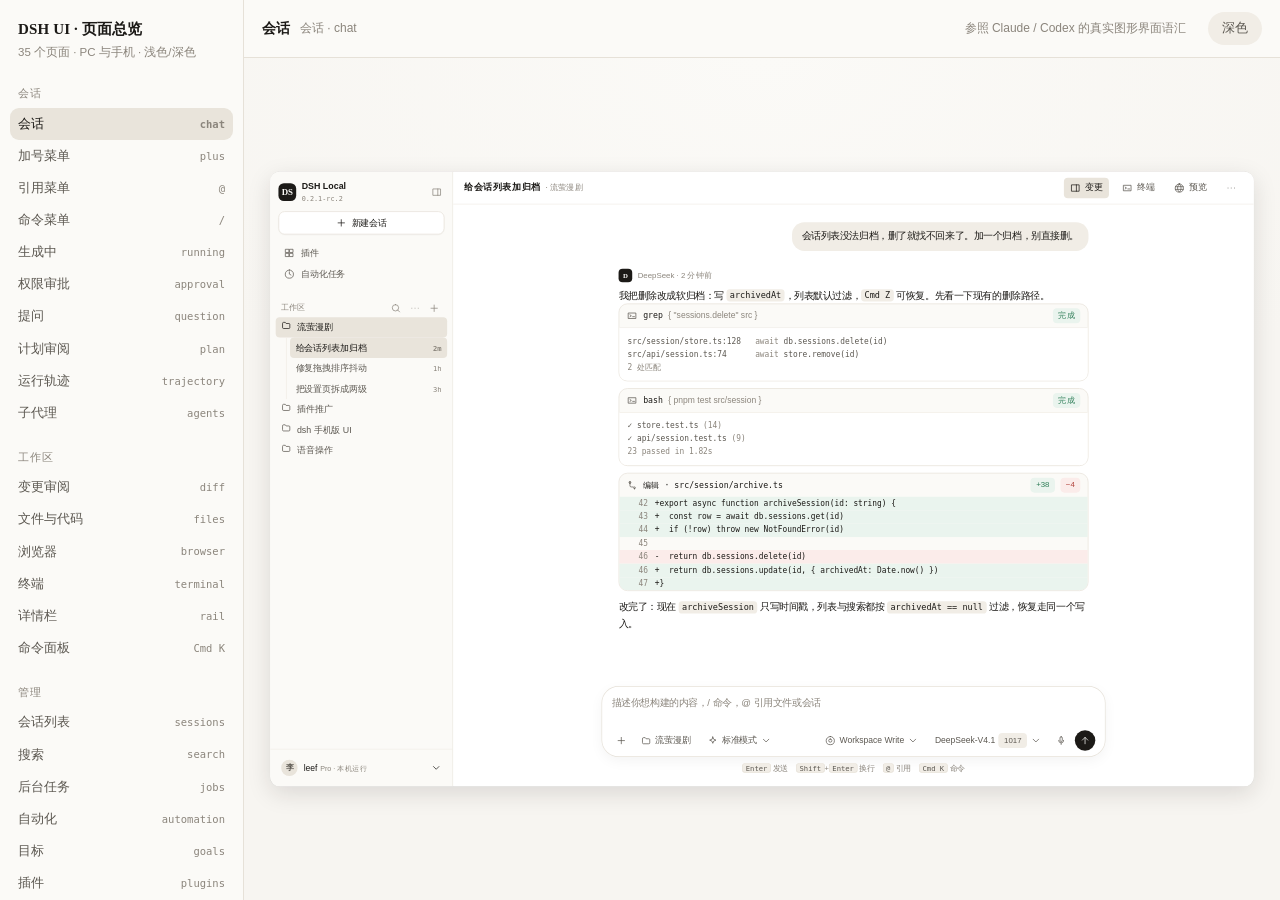
==== v2/index.html @ 04c2e834 "Publish the reference-led UI catalogue at /v2/: 35 PC and mobile pages Warm off-white ground, one ne" ====
<!doctype html>
<html lang="zh-CN" data-theme="light">
<head>
<meta charset="utf-8">
<meta name="viewport" content="width=device-width, initial-scale=1">
<title>DSH UI · 页面总览</title>
<link rel="stylesheet" href="ui.css">
</head>
<body>
<div class="app">
  <aside class="index">
    <div class="index-head">
      <div class="index-title">DSH UI · 页面总览</div>
      <div class="index-sub">35 个页面 · PC 与手机 · 浅色/深色</div>
    </div>
    <div class="index-list" id="index"></div>
  </aside>

  <div class="stage-wrap">
    <div class="toolbar">
      <span class="toolbar-title" id="page-title">会话</span>
      <span class="toolbar-note" id="page-note">会话 · chat</span>
      <div class="toolbar-spacer"></div>
      <span class="toolbar-note">参照 Claude / Codex 的真实图形界面语汇</span>
      <div class="seg" style="margin-left:12px">
        <button data-theme-toggle>深色</button>
      </div>
    </div>
    <div class="stage" id="stage"></div>
  </div>
</div>
<script src="ui.js"></script>
</body>
</html>
---- v2/ui.css ----
/* ===========================================================================
 * DSH UI — design language
 *
 * Reference basis: three real Claude desktop captures in references/apps/
 * (onboarding, instructions dialog) plus the official Claude Code desktop and
 * mobile documentation. What is taken from them is the *language*: warm off
 * white ground, one near-black accent used only for the primary action, hairline
 * strokes instead of borders, large radii, generous vertical rhythm, a serif for
 * section display and monospace for anything technical. What is NOT taken is any
 * claim about their exact pixels — these are our own values in their spirit.
 * ======================================================================== */

:root {
  --bg: #f7f5f1;
  --panel: #ffffff;
  --panel-2: #fbfaf7;
  --ink: #1c1a17;
  --ink-2: #5c5851;
  --ink-3: #8b857c;
  --line: #e6e1d8;
  --line-2: #f0ece5;
  --fill: #f1ede6;
  --fill-2: #e9e4db;
  --primary: #1c1a17;
  --on-primary: #fbfaf7;

  --ok: #2e7d57;
  --ok-bg: #eaf4ee;
  --warn: #96631a;
  --warn-bg: #fbf1de;
  --bad: #b1413a;
  --bad-bg: #fbecea;
  --info: #3b5bdb;
  --info-bg: #eceffe;

  --r-xs: 6px;
  --r-sm: 9px;
  --r: 13px;
  --r-lg: 18px;
  --r-xl: 24px;

  --sans: -apple-system, BlinkMacSystemFont, "Segoe UI", "PingFang SC", "Hiragino Sans GB", "Microsoft YaHei", sans-serif;
  --serif: "Iowan Old Style", "Palatino Linotype", Palatino, Georgia, "Songti SC", "Noto Serif CJK SC", serif;
  --mono: ui-monospace, "SF Mono", SFMono-Regular, Menlo, Consolas, monospace;

  --shadow-card: 0 1px 2px rgba(28, 26, 23, 0.04);
  --shadow-pop: 0 10px 34px rgba(28, 26, 23, 0.13), 0 0 0 0.5px rgba(28, 26, 23, 0.06);
}

[data-theme='dark'] {
  --bg: #131211;
  --panel: #1b1a17;
  --panel-2: #171614;
  --ink: #f4f1ea;
  --ink-2: #a9a29a;
  --ink-3: #7c766d;
  --line: #2a2823;
  --line-2: #232119;
  --fill: #211f1b;
  --fill-2: #2a2721;
  --primary: #f4f1ea;
  --on-primary: #131211;
  --ok: #6fbf95;
  --ok-bg: #17251d;
  --warn: #d9a75a;
  --warn-bg: #2a2113;
  --bad: #e0837c;
  --bad-bg: #2b1a18;
  --info: #93a7ff;
  --info-bg: #171a2b;
  --shadow-card: 0 1px 2px rgba(0, 0, 0, 0.4);
  --shadow-pop: 0 12px 40px rgba(0, 0, 0, 0.55), 0 0 0 0.5px rgba(255, 255, 255, 0.07);
}

* { box-sizing: border-box; }

html, body { height: 100%; }

body {
  margin: 0;
  background: var(--bg);
  color: var(--ink);
  font: 400 14px/1.55 var(--sans);
  -webkit-font-smoothing: antialiased;
  text-rendering: optimizeLegibility;
}

button { font: inherit; color: inherit; background: none; border: 0; padding: 0; cursor: pointer; }
input, textarea { font: inherit; color: inherit; }
::selection { background: var(--fill-2); }

/* --------------------------------------------------------------- app shell */

.app { display: grid; grid-template-columns: 244px 1fr; height: 100vh; }

.index {
  border-right: 1px solid var(--line);
  background: var(--panel-2);
  display: flex;
  flex-direction: column;
  min-height: 0;
}

.index-head { padding: 20px 18px 14px; }
.index-title { font: 600 15px/1.3 var(--serif); letter-spacing: 0.01em; }
.index-sub { margin-top: 4px; color: var(--ink-3); font-size: 11.5px; }

.index-list { flex: 1; overflow: auto; padding: 4px 10px 18px; }
.index-group { margin-top: 14px; }
.index-group:first-child { margin-top: 0; }
.index-group-label {
  padding: 6px 8px;
  color: var(--ink-3);
  font-size: 10.5px;
  letter-spacing: 0.09em;
  text-transform: uppercase;
}
.index-item {
  display: flex;
  align-items: center;
  gap: 8px;
  width: 100%;
  padding: 6px 8px;
  border-radius: var(--r-sm);
  color: var(--ink-2);
  font-size: 13px;
  text-align: left;
}
.index-item:hover { background: var(--fill); color: var(--ink); }
.index-item[aria-current='true'] { background: var(--fill-2); color: var(--ink); font-weight: 550; }
.index-item .en { margin-left: auto; color: var(--ink-3); font-size: 10.5px; font-family: var(--mono); }

.stage-wrap { display: flex; flex-direction: column; min-width: 0; min-height: 0; }

.toolbar {
  display: flex;
  align-items: center;
  gap: 10px;
  padding: 12px 18px;
  border-bottom: 1px solid var(--line);
  background: var(--panel-2);
}
.toolbar-title { font-weight: 600; }
.toolbar-note { color: var(--ink-3); font-size: 12px; }
.toolbar-spacer { flex: 1; }

.seg { display: inline-flex; padding: 2px; gap: 2px; background: var(--fill); border-radius: 999px; }
.seg button { padding: 5px 12px; border-radius: 999px; color: var(--ink-2); font-size: 12.5px; }
.seg button[aria-pressed='true'] { background: var(--panel); color: var(--ink); box-shadow: var(--shadow-card); font-weight: 550; }

.stage {
  position: relative;
  flex: 1;
  min-height: 0;
  overflow: hidden;
  background:
    radial-gradient(120% 90% at 50% 0%, var(--panel-2) 0%, var(--bg) 55%);
}

/* Centred and scaled as one unit: scaling from a corner leaves the frame
   hanging out of the stage and cuts the composer off the bottom edge. */
.stage .device {
  position: absolute;
  left: 50%;
  top: 50%;
  transform-origin: center center;
}
.device-pc {
  width: 1440px;
  height: 900px;
  background: var(--panel);
  border-radius: 14px;
  overflow: hidden;
  box-shadow: var(--shadow-pop);
  display: flex;
}
.device-phone {
  width: 390px;
  height: 844px;
  background: var(--panel);
  border-radius: 34px;
  overflow: hidden;
  box-shadow: var(--shadow-pop), 0 0 0 9px #16150f, 0 0 0 10px rgba(255, 255, 255, 0.14);
  display: flex;
  flex-direction: column;
  position: relative;
}

/* ------------------------------------------------------------ shared atoms */

.icon { width: 16px; height: 16px; flex: none; stroke: currentColor; fill: none; stroke-width: 1.6; stroke-linecap: round; stroke-linejoin: round; }
.icon-20 { width: 20px; height: 20px; }
.icon-14 { width: 14px; height: 14px; }
.icon-12 { width: 12px; height: 12px; }

.btn {
  display: inline-flex;
  align-items: center;
  justify-content: center;
  gap: 6px;
  height: 32px;
  padding: 0 13px;
  border-radius: var(--r-sm);
  font-size: 13px;
  font-weight: 500;
  border: 1px solid var(--line);
  background: var(--panel);
  color: var(--ink);
  white-space: nowrap;
}
.btn:hover { background: var(--fill); }
.btn-primary { background: var(--primary); border-color: var(--primary); color: var(--on-primary); }
.btn-primary:hover { opacity: 0.9; background: var(--primary); }
.btn-ghost { border-color: transparent; background: transparent; color: var(--ink-2); }
.btn-ghost:hover { background: var(--fill); color: var(--ink); }
.btn-danger { border-color: var(--line); color: var(--bad); }
.btn-sm { height: 26px; padding: 0 9px; font-size: 12px; border-radius: var(--r-xs); }
.btn-pill { border-radius: 999px; height: 40px; padding: 0 22px; font-size: 14px; }

.chip {
  display: inline-flex;
  align-items: center;
  gap: 5px;
  height: 22px;
  padding: 0 8px;
  border-radius: var(--r-xs);
  background: var(--fill);
  color: var(--ink-2);
  font-size: 11.5px;
}
.chip-ok { background: var(--ok-bg); color: var(--ok); }
.chip-warn { background: var(--warn-bg); color: var(--warn); }
.chip-bad { background: var(--bad-bg); color: var(--bad); }
.chip-info { background: var(--info-bg); color: var(--info); }

.card { background: var(--panel); border: 1px solid var(--line); border-radius: var(--r); box-shadow: var(--shadow-card); }
.card-pad { padding: 14px 16px; }

.mono { font-family: var(--mono); font-size: 12px; }
.muted { color: var(--ink-3); }
.sec { color: var(--ink-2); }
.hr { height: 1px; background: var(--line-2); }

.serif { font-family: var(--serif); letter-spacing: 0.01em; }

/* ------------------------------------------------------------------ sidebar */

.side {
  width: 268px;
  flex: none;
  border-right: 1px solid var(--line);
  background: var(--panel-2);
  display: flex;
  flex-direction: column;
  min-height: 0;
}
.side-top { padding: 12px 12px 10px; display: flex; align-items: center; gap: 9px; }
.brand { display: flex; align-items: center; gap: 8px; min-width: 0; }
.brand-mark {
  width: 26px; height: 26px; border-radius: 8px; background: var(--primary); color: var(--on-primary);
  display: grid; place-items: center; font: 600 13px/1 var(--serif); flex: none;
}
.brand-name { font-weight: 600; font-size: 13px; }
.brand-ver { font-size: 10px; color: var(--ink-3); font-family: var(--mono); }

.side-actions { padding: 0 12px 10px; }
.new-session {
  width: 100%; height: 34px; border-radius: var(--r-sm); border: 1px solid var(--line);
  background: var(--panel); display: flex; align-items: center; justify-content: center; gap: 7px;
  font-size: 13px; font-weight: 500; box-shadow: var(--shadow-card);
}
.new-session:hover { background: var(--fill); }

.side-nav { padding: 2px 12px 6px; display: flex; flex-direction: column; gap: 1px; }
.side-nav-item {
  display: flex; align-items: center; gap: 9px; height: 30px; padding: 0 8px;
  border-radius: var(--r-xs); color: var(--ink-2); font-size: 13px; text-align: left; width: 100%;
}
.side-nav-item:hover { background: var(--fill); color: var(--ink); }
.side-nav-item[aria-current='true'] { background: var(--fill-2); color: var(--ink); }

.side-scroll { flex: 1; min-height: 0; overflow: auto; padding: 6px 8px 12px; }
.side-section { margin-top: 10px; }
.side-section-head {
  display: flex; align-items: center; gap: 6px; height: 26px; padding: 0 8px;
  color: var(--ink-3); font-size: 11px; letter-spacing: 0.07em; text-transform: uppercase;
}
.side-section-head .grow { flex: 1; }
.side-icon-btn { width: 22px; height: 22px; border-radius: 5px; display: grid; place-items: center; color: var(--ink-3); }
.side-icon-btn:hover { background: var(--fill); color: var(--ink); }

.tree-row {
  display: flex; align-items: center; gap: 7px; height: 30px; padding: 0 8px;
  border-radius: var(--r-xs); color: var(--ink-2); font-size: 13px; width: 100%; text-align: left;
}
.tree-row:hover { background: var(--fill); color: var(--ink); }
.tree-row[aria-current='true'] { background: var(--fill-2); color: var(--ink); font-weight: 550; }
.tree-row .grow { flex: 1; min-width: 0; overflow: hidden; text-overflow: ellipsis; white-space: nowrap; }
.tree-row .time { color: var(--ink-3); font-size: 10.5px; font-family: var(--mono); }
.tree-sub { margin-left: 15px; border-left: 1px solid var(--line-2); padding-left: 5px; }

.side-foot { border-top: 1px solid var(--line-2); padding: 8px; }
.account-row {
  display: flex; align-items: center; gap: 9px; width: 100%; height: 38px; padding: 0 8px;
  border-radius: var(--r-sm); text-align: left;
}
.account-row:hover { background: var(--fill); }
.avatar {
  width: 24px; height: 24px; border-radius: 50%; background: var(--fill-2); color: var(--ink-2);
  display: grid; place-items: center; font-size: 11px; font-weight: 600; flex: none;
}
.account-meta { min-width: 0; flex: 1; }
.account-name { font-size: 12.5px; }
.account-plan { font-size: 10.5px; color: var(--ink-3); }

/* -------------------------------------------------------------- main column */

.main { flex: 1; min-width: 0; display: flex; flex-direction: column; background: var(--panel); }

.topbar {
  height: 48px; flex: none; display: flex; align-items: center; gap: 10px;
  padding: 0 16px; border-bottom: 1px solid var(--line-2);
}
.crumb { display: flex; align-items: center; gap: 7px; min-width: 0; }
.crumb-title { font-weight: 600; font-size: 13.5px; white-space: nowrap; overflow: hidden; text-overflow: ellipsis; }
.crumb-sub { color: var(--ink-3); font-size: 12px; white-space: nowrap; }
.topbar-spacer { flex: 1; }
.topbar-btn {
  display: inline-flex; align-items: center; gap: 6px; height: 30px; padding: 0 9px;
  border-radius: var(--r-xs); color: var(--ink-2); font-size: 12.5px;
}
.topbar-btn:hover { background: var(--fill); color: var(--ink); }
.topbar-btn[aria-pressed='true'] { background: var(--fill-2); color: var(--ink); }

.content { flex: 1; min-height: 0; display: flex; }
.thread { flex: 1; min-width: 0; overflow: auto; padding: 26px 0 8px; }
.thread-inner { max-width: 736px; margin: 0 auto; padding: 0 24px; }

/* ------------------------------------------------------------------- chat */

.turn { margin-bottom: 26px; }
.turn-user { display: flex; justify-content: flex-end; }
.bubble-user {
  max-width: 78%; padding: 10px 14px; border-radius: var(--r-lg);
  background: var(--fill); color: var(--ink); font-size: 14px;
}
.who { display: flex; align-items: center; gap: 8px; margin-bottom: 8px; color: var(--ink-3); font-size: 11.5px; }
.who-mark {
  width: 20px; height: 20px; border-radius: 6px; background: var(--primary); color: var(--on-primary);
  display: grid; place-items: center; font: 600 10px/1 var(--serif);
}
.prose { font-size: 14px; line-height: 1.7; }
.prose p { margin: 0 0 10px; }
.prose p:last-child { margin-bottom: 0; }
.prose code { font-family: var(--mono); font-size: 12.5px; background: var(--fill); padding: 1.5px 5px; border-radius: 5px; }
.prose ul { margin: 0 0 10px; padding-left: 20px; }
.prose li { margin-bottom: 4px; }

.tool-card { border: 1px solid var(--line); border-radius: var(--r); overflow: hidden; margin-bottom: 10px; background: var(--panel-2); }
.tool-head { display: flex; align-items: center; gap: 8px; height: 34px; padding: 0 11px; font-size: 12.5px; color: var(--ink-2); }
.tool-head .t { font-family: var(--mono); font-size: 12px; color: var(--ink); }
.tool-body { border-top: 1px solid var(--line-2); padding: 10px 12px; font-family: var(--mono); font-size: 11.5px; line-height: 1.65; color: var(--ink-2); background: var(--panel); }
.tool-body .ln { white-space: pre-wrap; }
.add { color: var(--ok); }
.del { color: var(--bad); }
.dim { color: var(--ink-3); }

/* ---------------------------------------------------------------- composer */

.composer-wrap { flex: none; padding: 10px 24px 18px; }
.composer { max-width: 736px; margin: 0 auto; }
.composer-card {
  border-radius: var(--r-xl);
  background: var(--panel);
  box-shadow: 0 0 0 1px var(--line), 0 6px 20px rgba(28, 26, 23, 0.05);
  padding: 12px 14px 8px;
}
.composer-input { min-height: 44px; color: var(--ink); font-size: 14px; line-height: 1.6; }
.composer-input .ph { color: var(--ink-3); }
.caret { display: inline-block; width: 1.5px; height: 15px; background: var(--ink); vertical-align: -2px; margin-left: 1px; }
.composer-row { display: flex; align-items: center; gap: 6px; margin-top: 8px; }
.composer-spacer { flex: 1; }

.pill {
  display: inline-flex; align-items: center; gap: 5px; height: 28px; padding: 0 9px;
  border-radius: 8px; color: var(--ink-2); font-size: 12.5px;
}
.pill:hover { background: var(--fill); color: var(--ink); }
.pill-border { box-shadow: inset 0 0 0 1px var(--line); }
.pill-icon { width: 28px; justify-content: center; padding: 0; }

.send {
  width: 30px; height: 30px; border-radius: 50%; background: var(--primary); color: var(--on-primary);
  display: grid; place-items: center; flex: none;
}
.send-stop { background: var(--bad); }

.hint-row { display: flex; justify-content: center; gap: 12px; margin-top: 9px; color: var(--ink-3); font-size: 11px; }
kbd {
  font-family: var(--mono); font-size: 10.5px; padding: 1px 5px; border-radius: 4px;
  background: var(--fill); color: var(--ink-2); box-shadow: inset 0 0 0 1px var(--line);
}

/* ------------------------------------------------------------------ popups */

.pop { width: 268px; padding: 6px; border-radius: var(--r); background: var(--panel); box-shadow: var(--shadow-pop); }
.pop-label { padding: 7px 9px 5px; color: var(--ink-3); font-size: 10.5px; letter-spacing: 0.07em; text-transform: uppercase; }
.pop-item { display: flex; align-items: center; gap: 9px; width: 100%; height: 32px; padding: 0 9px; border-radius: var(--r-xs); font-size: 13px; text-align: left; }
.pop-item:hover { background: var(--fill); }
.pop-item .grow { flex: 1; }
.pop-item .meta { color: var(--ink-3); font-size: 11px; font-family: var(--mono); }
.pop-check { color: var(--ink); }
.pop-sep { height: 1px; background: var(--line-2); margin: 5px 8px; }
.pop-lg { width: 330px; }

/* ------------------------------------------------------------------- rail */

.rail {
  width: 320px; flex: none; border-left: 1px solid var(--line-2);
  background: var(--panel-2); display: flex; flex-direction: column; min-height: 0;
}
.rail-head { height: 44px; flex: none; display: flex; align-items: center; gap: 8px; padding: 0 14px; border-bottom: 1px solid var(--line-2); }
.rail-tabs { display: flex; gap: 2px; }
.rail-tab { height: 28px; padding: 0 10px; border-radius: var(--r-xs); font-size: 12.5px; color: var(--ink-2); }
.rail-tab[aria-selected='true'] { background: var(--panel); color: var(--ink); box-shadow: var(--shadow-card); font-weight: 550; }
.rail-body { flex: 1; overflow: auto; padding: 12px; display: flex; flex-direction: column; gap: 10px; }
.rail-card { background: var(--panel); border: 1px solid var(--line); border-radius: var(--r); padding: 12px; }
.rail-card h4 { margin: 0 0 8px; font-size: 12px; font-weight: 600; letter-spacing: 0.02em; color: var(--ink-2); }

.kv { display: flex; align-items: baseline; justify-content: space-between; gap: 10px; padding: 4px 0; font-size: 12.5px; }
.kv .k { color: var(--ink-3); }
.kv .v { font-family: var(--mono); font-size: 12px; }

.bar { height: 5px; border-radius: 999px; background: var(--fill); overflow: hidden; }
.bar > i { display: block; height: 100%; background: var(--primary); border-radius: 999px; }

/* -------------------------------------------------------------------- panes */

.pane { flex: 1; min-width: 0; display: flex; flex-direction: column; }
.pane-head { height: 42px; flex: none; display: flex; align-items: center; gap: 10px; padding: 0 14px; border-bottom: 1px solid var(--line-2); }
.pane-title { font-weight: 600; font-size: 12.5px; }
.pane-body { flex: 1; min-height: 0; overflow: auto; }

.diff { font-family: var(--mono); font-size: 11.5px; line-height: 1.7; }
.diff-row { display: flex; gap: 0; white-space: pre; }
.diff-gutter { width: 52px; flex: none; text-align: right; padding-right: 10px; color: var(--ink-3); user-select: none; }
.diff-code { flex: 1; padding-right: 12px; }
.diff-add { background: var(--ok-bg); }
.diff-del { background: var(--bad-bg); }
.diff-file {
  display: flex; align-items: center; gap: 8px; height: 36px; padding: 0 14px;
  background: var(--panel-2); border-bottom: 1px solid var(--line-2); font-size: 12.5px; font-weight: 550;
  position: sticky; top: 0;
}

.term { background: #12110f; color: #e8e4da; font-family: var(--mono); font-size: 12px; line-height: 1.7; padding: 12px 14px; height: 100%; }
.term .p { color: #8fd6a8; }
.term .c { color: #f4f1ea; }
.term .o { color: #b9b3a6; }
.term .e { color: #e0837c; }

.file-tree { width: 232px; flex: none; border-right: 1px solid var(--line-2); padding: 8px; overflow: auto; background: var(--panel-2); }
.ft-row { display: flex; align-items: center; gap: 7px; height: 26px; padding: 0 7px; border-radius: var(--r-xs); font-size: 12.5px; color: var(--ink-2); width: 100%; text-align: left; }
.ft-row:hover { background: var(--fill); }
.ft-row[aria-current='true'] { background: var(--fill-2); color: var(--ink); }
.ft-row .dir { color: var(--ink-3); }

.code-view { flex: 1; overflow: auto; font-family: var(--mono); font-size: 12px; line-height: 1.75; padding: 12px 0; }
.code-line { display: flex; }
.code-line .n { width: 46px; flex: none; text-align: right; padding-right: 14px; color: var(--ink-3); }
.code-line .t { white-space: pre; }
.tok-k { color: var(--info); }
.tok-s { color: var(--ok); }
.tok-c { color: var(--ink-3); }
.tok-n { color: var(--warn); }

/* -------------------------------------------------------------------- forms */

.form { max-width: 680px; padding: 26px 28px 40px; }
.form h2 { margin: 0 0 4px; font: 600 19px/1.35 var(--serif); }
.form .lead { margin: 0 0 22px; color: var(--ink-2); font-size: 13px; }
.field { display: flex; align-items: flex-start; gap: 18px; padding: 14px 0; border-bottom: 1px solid var(--line-2); }
.field:last-child { border-bottom: 0; }
.field-label { width: 190px; flex: none; }
.field-label b { display: block; font-size: 13px; font-weight: 550; }
.field-label span { display: block; margin-top: 3px; color: var(--ink-3); font-size: 11.5px; line-height: 1.5; }
.field-control { flex: 1; min-width: 0; display: flex; flex-direction: column; gap: 8px; align-items: flex-start; }

.select {
  display: inline-flex; align-items: center; gap: 8px; height: 34px; padding: 0 11px;
  border-radius: 8px; background: var(--fill); font-size: 13px;
}
.select .grow { flex: 1; }
.select:hover { background: var(--fill-2); }

.switch { width: 38px; height: 22px; border-radius: 999px; background: var(--fill-2); position: relative; flex: none; transition: background 0.15s; }
.switch::after { content: ''; position: absolute; top: 2px; left: 2px; width: 18px; height: 18px; border-radius: 50%; background: var(--panel); box-shadow: 0 1px 2px rgba(0,0,0,.18); transition: transform 0.15s; }
.switch[aria-checked='true'] { background: var(--primary); }
.switch[aria-checked='true']::after { transform: translateX(16px); background: var(--on-primary); }

.textarea {
  width: 100%; min-height: 190px; padding: 14px; border-radius: var(--r); border: 1px solid var(--line);
  font-family: var(--mono); font-size: 12.5px; line-height: 1.7; color: var(--ink); background: var(--panel);
  resize: vertical;
}
.textarea::placeholder { color: var(--ink-3); }

.form-actions { display: flex; justify-content: flex-end; gap: 8px; margin-top: 18px; }

/* ------------------------------------------------------------------ tables */

.table { width: 100%; border-collapse: collapse; font-size: 13px; }
.table th {
  text-align: left; font-weight: 500; color: var(--ink-3); font-size: 11px; letter-spacing: 0.06em;
  text-transform: uppercase; padding: 9px 12px; border-bottom: 1px solid var(--line);
}
.table td { padding: 11px 12px; border-bottom: 1px solid var(--line-2); vertical-align: middle; }
.table tr:hover td { background: var(--panel-2); }

/* --------------------------------------------------------------- settings nav */

.set-shell { display: flex; flex: 1; min-height: 0; }
.set-nav { width: 214px; flex: none; border-right: 1px solid var(--line-2); padding: 14px 10px; background: var(--panel-2); }
.set-nav-item {
  display: flex; align-items: center; gap: 9px; height: 32px; padding: 0 9px; width: 100%;
  border-radius: var(--r-xs); color: var(--ink-2); font-size: 13px; text-align: left;
}
.set-nav-item:hover { background: var(--fill); color: var(--ink); }
.set-nav-item[aria-current='true'] { background: var(--fill-2); color: var(--ink); font-weight: 550; }
.set-body { flex: 1; min-width: 0; overflow: auto; }

/* ------------------------------------------------------------------ mobile */

.m-status {
  height: 44px; flex: none; display: flex; align-items: center; justify-content: space-between;
  padding: 0 22px; font-size: 12px; font-weight: 600; color: var(--ink);
}
.m-status .r { display: flex; align-items: center; gap: 5px; color: var(--ink-2); }
.m-bar {
  height: 50px; flex: none; display: grid; grid-template-columns: 52px 1fr 52px; align-items: center;
  padding: 0 8px; border-bottom: 1px solid var(--line-2);
}
.m-bar-title { text-align: center; font-size: 15px; font-weight: 600; }
.m-bar-btn { width: 44px; height: 44px; border-radius: 10px; display: grid; place-items: center; color: var(--ink); }
.m-bar-btn:hover { background: var(--fill); }

.m-body { flex: 1; min-height: 0; overflow: auto; }
.m-pad { padding: 14px 16px; }

.m-row {
  display: flex; align-items: center; gap: 11px; width: 100%; min-height: 52px; padding: 9px 16px; text-align: left;
}
.m-row:hover { background: var(--panel-2); }
.m-row-main { flex: 1; min-width: 0; }
.m-row-title { font-size: 14px; font-weight: 500; overflow: hidden; text-overflow: ellipsis; white-space: nowrap; }
.m-row-sub { margin-top: 2px; color: var(--ink-3); font-size: 11.5px; overflow: hidden; text-overflow: ellipsis; white-space: nowrap; }
.m-row-meta { color: var(--ink-3); font-size: 11px; font-family: var(--mono); }

.m-group-label { padding: 16px 16px 6px; color: var(--ink-3); font-size: 11px; letter-spacing: 0.07em; text-transform: uppercase; }
.m-sep { height: 1px; background: var(--line-2); margin: 0 16px; }

.m-composer { flex: none; border-top: 1px solid var(--line-2); padding: 10px 12px 14px; background: var(--panel); }
.m-card {
  border-radius: 20px; background: var(--panel);
  box-shadow: 0 0 0 1px var(--line), 0 4px 14px rgba(28, 26, 23, 0.05);
  padding: 11px 12px 8px;
}
.m-input { min-height: 40px; font-size: 15px; line-height: 1.55; }
.m-row-ctl { display: flex; align-items: center; gap: 4px; margin-top: 7px; }
.m-pill { display: inline-flex; align-items: center; gap: 5px; height: 28px; padding: 0 8px; border-radius: 8px; color: var(--ink-2); font-size: 12.5px; }
.m-pill:hover { background: var(--fill); }

.m-sheet {
  position: absolute; left: 0; right: 0; bottom: 0; border-radius: 22px 22px 0 0; background: var(--panel);
  box-shadow: 0 -14px 44px rgba(28, 26, 23, 0.18), 0 -0.5px 0 0.5px var(--line-2); padding: 8px 0 14px;
}
.m-scrim { position: absolute; inset: 0; background: rgba(28, 26, 23, 0.28); }
.m-grabber { width: 36px; height: 4px; border-radius: 999px; background: var(--fill-2); margin: 6px auto 8px; }
.m-sheet-title { padding: 2px 18px 8px; font-size: 12px; color: var(--ink-3); }

.m-card-big { margin: 0 14px 12px; border: 1px solid var(--line); border-radius: var(--r-lg); overflow: hidden; background: var(--panel); box-shadow: var(--shadow-card); }
.m-approve-actions { display: flex; gap: 8px; padding: 12px 14px; }
.m-approve-actions .btn { flex: 1; height: 40px; border-radius: 999px; }

.m-fab {
  position: absolute; right: 16px; bottom: 20px; height: 44px; padding: 0 16px; border-radius: 999px;
  background: var(--primary); color: var(--on-primary); display: inline-flex; align-items: center; gap: 7px;
  font-size: 13.5px; font-weight: 550; box-shadow: 0 6px 20px rgba(28, 26, 23, 0.22);
}

/* --------------------------------------------------------------- utilities */

.row { display: flex; align-items: center; gap: 10px; }
.col { display: flex; flex-direction: column; }
.grow { flex: 1; min-width: 0; }
.gap-4 { gap: 4px; } .gap-6 { gap: 6px; } .gap-8 { gap: 8px; } .gap-10 { gap: 10px; } .gap-12 { gap: 12px; } .gap-16 { gap: 16px; }
.mt-4 { margin-top: 4px; } .mt-8 { margin-top: 8px; } .mt-12 { margin-top: 12px; } .mt-16 { margin-top: 16px; } .mt-24 { margin-top: 24px; }
.mb-4 { margin-bottom: 4px; } .mb-8 { margin-bottom: 8px; } .mb-12 { margin-bottom: 12px; } .mb-16 { margin-bottom: 16px; }
.p-14 { padding: 14px; } .p-16 { padding: 16px; } .p-20 { padding: 20px; } .p-24 { padding: 24px; }
.t-11 { font-size: 11px; } .t-12 { font-size: 12px; } .t-13 { font-size: 13px; } .t-15 { font-size: 15px; } .t-18 { font-size: 18px; }
.w-600 { font-weight: 600; } .w-550 { font-weight: 550; }
.center { display: grid; place-items: center; }
.empty { display: grid; place-items: center; height: 100%; text-align: center; padding: 40px; }
.empty h3 { margin: 0 0 6px; font: 600 17px/1.4 var(--serif); }
.empty p { margin: 0 0 16px; color: var(--ink-2); font-size: 13px; max-width: 380px; }
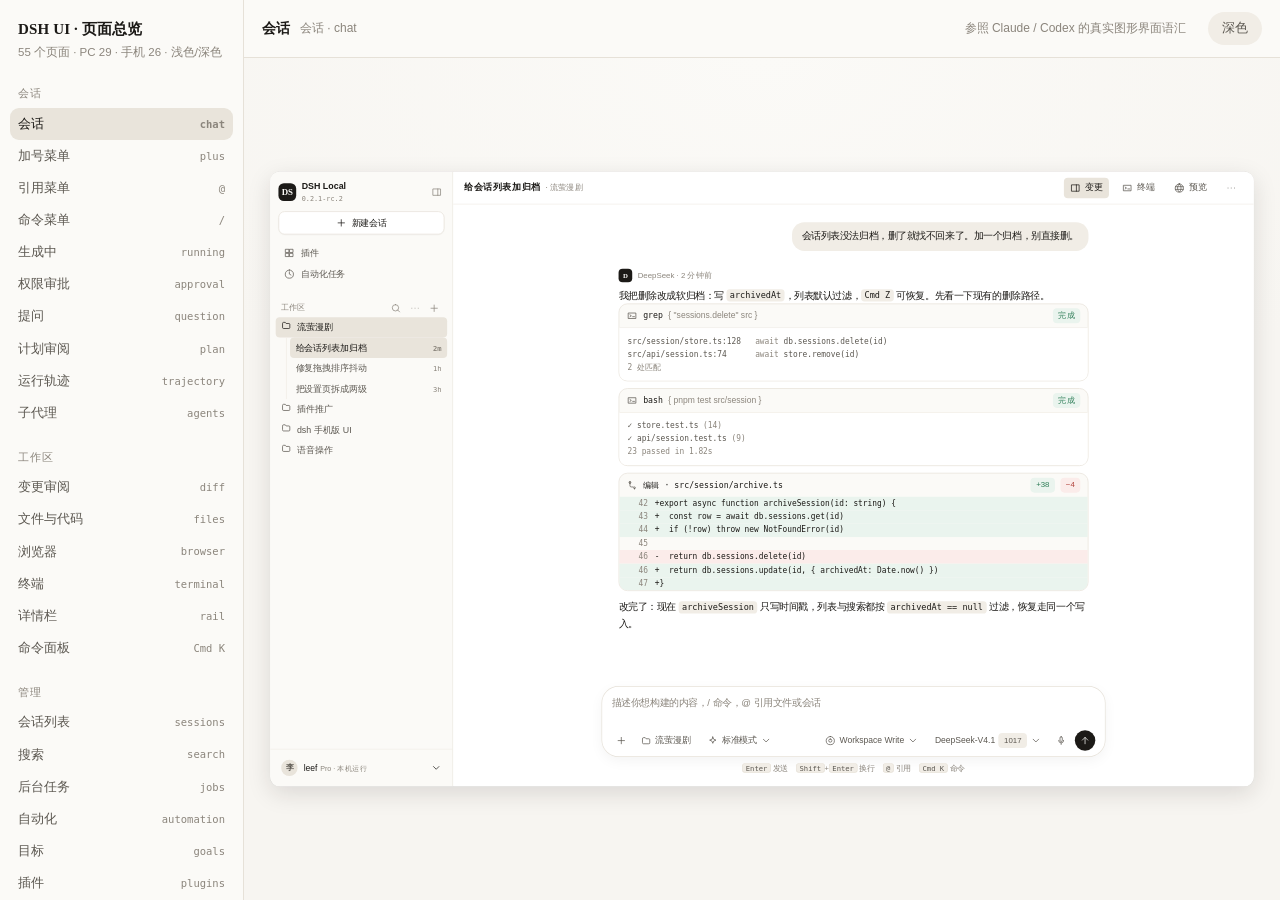
==== commit 358cf3a1: "Mobile half: 26 pages on one shell, matching the PC catalogue page for page The mobile section was e" ====
--- a/v2/index.html
+++ b/v2/index.html
@@ -4,6 +4,7 @@
 <meta charset="utf-8">
 <meta name="viewport" content="width=device-width, initial-scale=1">
 <title>DSH UI · 页面总览</title>
+<link rel="icon" href="data:,">
 <link rel="stylesheet" href="ui.css">
 </head>
 <body>
@@ -11,7 +12,7 @@
   <aside class="index">
     <div class="index-head">
       <div class="index-title">DSH UI · 页面总览</div>
-      <div class="index-sub">35 个页面 · PC 与手机 · 浅色/深色</div>
+      <div class="index-sub" id="index-sub">PC 与手机 · 浅色/深色</div>
     </div>
     <div class="index-list" id="index"></div>
   </aside>
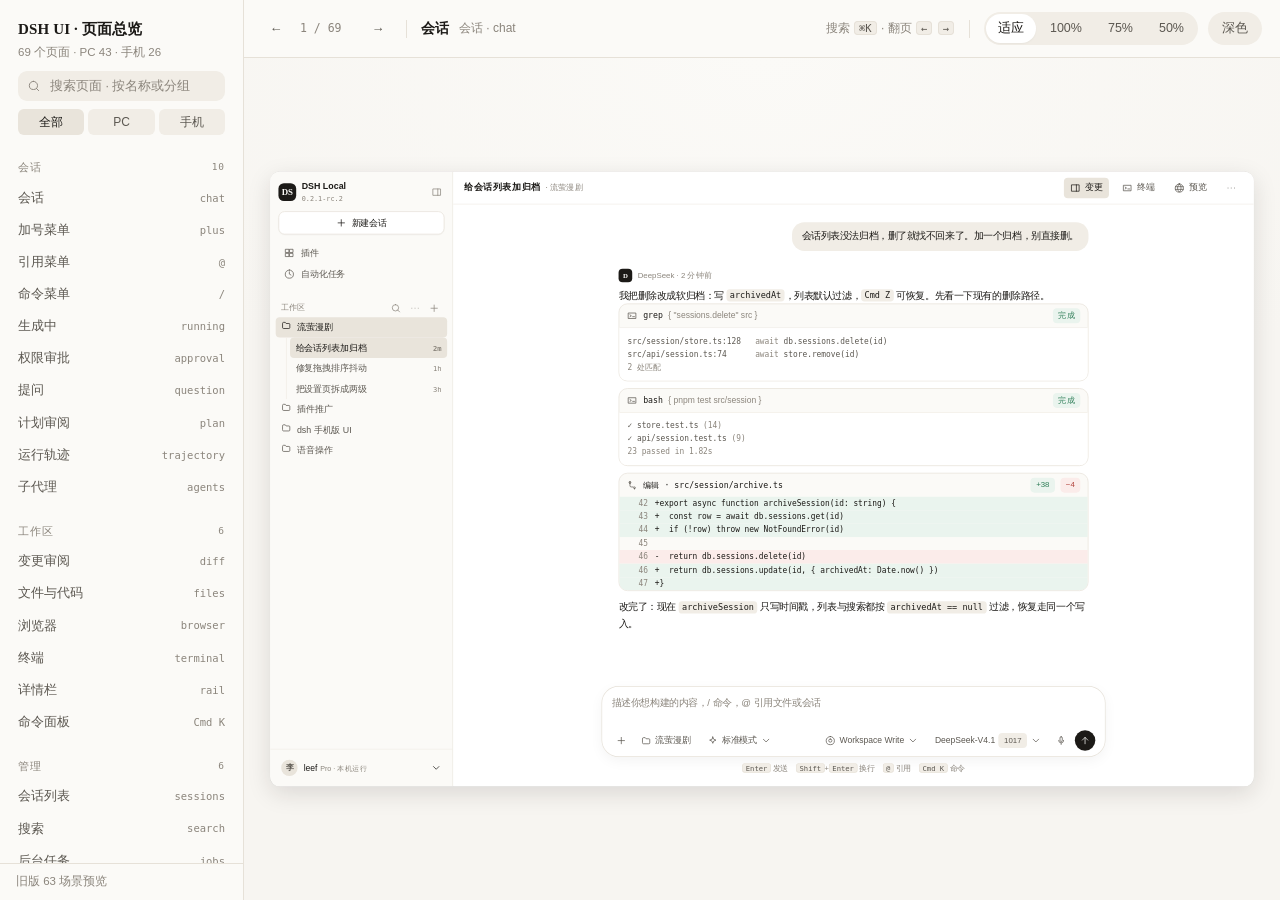
==== commit 985ba930: "Cover the surfaces the slot contract declares that the catalogue missed Enumerated from docs/slots-c" ====
--- a/v2/index.html
+++ b/v2/index.html
@@ -13,18 +13,41 @@
     <div class="index-head">
       <div class="index-title">DSH UI · 页面总览</div>
       <div class="index-sub" id="index-sub">PC 与手机 · 浅色/深色</div>
+      <div class="index-search">
+        <svg class="icon icon-14" viewBox="0 0 24 24" aria-hidden="true"><path d="M11 4a7 7 0 1 0 0 14 7 7 0 0 0 0-14ZM20 20l-4.2-4.2"/></svg>
+        <input id="page-search" type="search" placeholder="搜索页面 · 按名称或分组" aria-label="搜索页面">
+      </div>
+      <div class="index-filters">
+        <button class="index-filter" data-filter="all" aria-pressed="true">全部</button>
+        <button class="index-filter" data-filter="pc" aria-pressed="false">PC</button>
+        <button class="index-filter" data-filter="mobile" aria-pressed="false">手机</button>
+      </div>
     </div>
     <div class="index-list" id="index"></div>
+    <div class="index-foot">
+      <a href="./legacy.html">旧版 63 场景预览</a>
+    </div>
   </aside>
 
   <div class="stage-wrap">
     <div class="toolbar">
+      <button class="tool-btn" id="prev-page" aria-label="上一页" title="上一页（←）">←</button>
+      <span class="toolbar-count" id="page-count">1 / 55</span>
+      <button class="tool-btn" id="next-page" aria-label="下一页" title="下一页（→）">→</button>
+      <div class="toolbar-divider"></div>
       <span class="toolbar-title" id="page-title">会话</span>
       <span class="toolbar-note" id="page-note">会话 · chat</span>
       <div class="toolbar-spacer"></div>
-      <span class="toolbar-note">参照 Claude / Codex 的真实图形界面语汇</span>
-      <div class="seg" style="margin-left:12px">
-        <button data-theme-toggle>深色</button>
+      <span class="toolbar-note hint">搜索 <kbd>⌘K</kbd> · 翻页 <kbd>←</kbd> <kbd>→</kbd></span>
+      <div class="toolbar-divider"></div>
+      <div class="seg" id="zoom-seg">
+        <button data-device="fit" aria-pressed="true">适应</button>
+        <button data-device="1" aria-pressed="false">100%</button>
+        <button data-device="0.75" aria-pressed="false">75%</button>
+        <button data-device="0.5" aria-pressed="false">50%</button>
+      </div>
+      <div class="seg">
+        <button data-theme-toggle aria-pressed="false">深色</button>
       </div>
     </div>
     <div class="stage" id="stage"></div>
--- a/v2/ui.css
+++ b/v2/ui.css
@@ -603,3 +603,61 @@
 .empty { display: grid; place-items: center; height: 100%; text-align: center; padding: 40px; }
 .empty h3 { margin: 0 0 6px; font: 600 17px/1.4 var(--serif); }
 .empty p { margin: 0 0 16px; color: var(--ink-2); font-size: 13px; max-width: 380px; }
+
+/* ---------------------------------------------------------------- previewer */
+
+.index-search {
+  display: flex;
+  align-items: center;
+  gap: 7px;
+  margin-top: 10px;
+  padding: 0 9px;
+  height: 30px;
+  border-radius: var(--r-sm);
+  background: var(--fill);
+  color: var(--ink-3);
+}
+.index-search input {
+  flex: 1;
+  min-width: 0;
+  border: 0;
+  outline: none;
+  background: transparent;
+  font-size: 12.5px;
+  color: var(--ink);
+}
+.index-search input::placeholder { color: var(--ink-3); }
+
+.index-filters { display: flex; gap: 4px; margin-top: 8px; }
+.index-filter {
+  flex: 1;
+  height: 26px;
+  border-radius: var(--r-xs);
+  font-size: 12px;
+  color: var(--ink-2);
+  background: var(--fill);
+}
+.index-filter[aria-pressed='true'] { background: var(--fill-2); color: var(--ink); font-weight: 550; }
+
+.index-group-label { display: flex; align-items: center; justify-content: space-between; }
+.index-group-label span { color: var(--ink-3); font-family: var(--mono); font-size: 9.5px; }
+.index-empty { padding: 18px 10px; color: var(--ink-3); font-size: 12.5px; }
+.index-foot {
+  border-top: 1px solid var(--line);
+  padding: 9px 16px;
+  font-size: 11.5px;
+}
+.index-foot a { color: var(--ink-3); text-decoration: none; }
+.index-foot a:hover { color: var(--ink); text-decoration: underline; }
+
+.tool-btn {
+  width: 28px;
+  height: 28px;
+  border-radius: var(--r-xs);
+  color: var(--ink-2);
+  font-size: 13px;
+}
+.tool-btn:hover { background: var(--fill); color: var(--ink); }
+.toolbar-count { color: var(--ink-3); font-family: var(--mono); font-size: 11.5px; min-width: 54px; }
+.toolbar-divider { width: 1px; height: 18px; background: var(--line); margin: 0 4px; }
+.toolbar-note.hint kbd { margin: 0 1px; }
